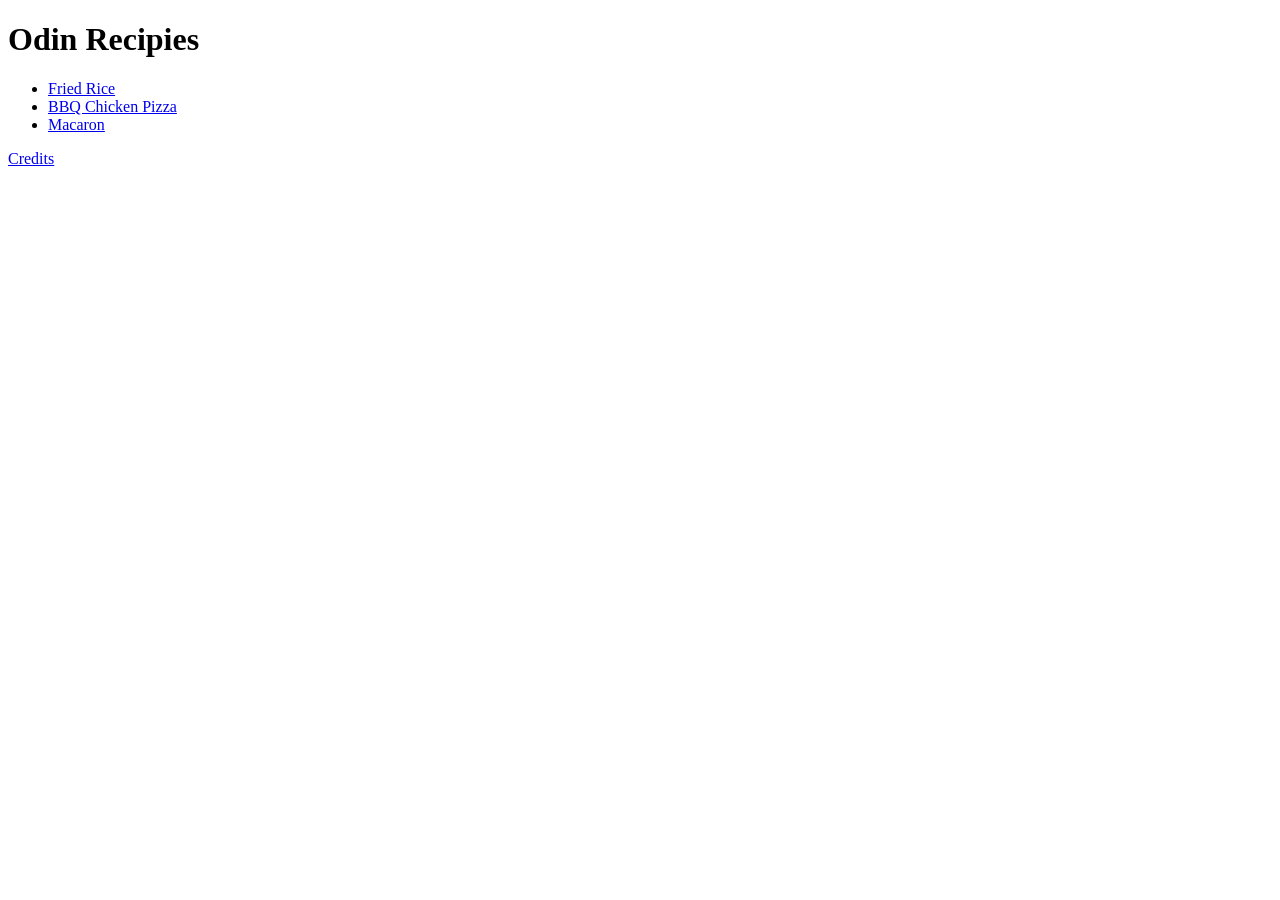
==== index.html @ 8f4613d4 "Add macaron pages link to homepage and credits" ====
<!DOCTYPE html>
<html lang="en">
<head>
    <meta charset="UTF-8">
    <meta name="viewport" content="width=device-width, initial-scale=1.0">
    <title>Odin Recipes</title>
</head>
<body>
    
    <h1>Odin Recipies</h1>
    <ul>
        <li><a href="./recipes/fried-rice.html">Fried Rice</a></li>
        <li><a href="./recipes/bbq-chicken-pizza.html">BBQ Chicken Pizza</a></li>
        <li><a href="./recipes/macaron.html">Macaron</a></li>
    </ul>

    <!-- Redirect to credits.html -->
    <a href="./credits.html">Credits</a>

</body>
</html>
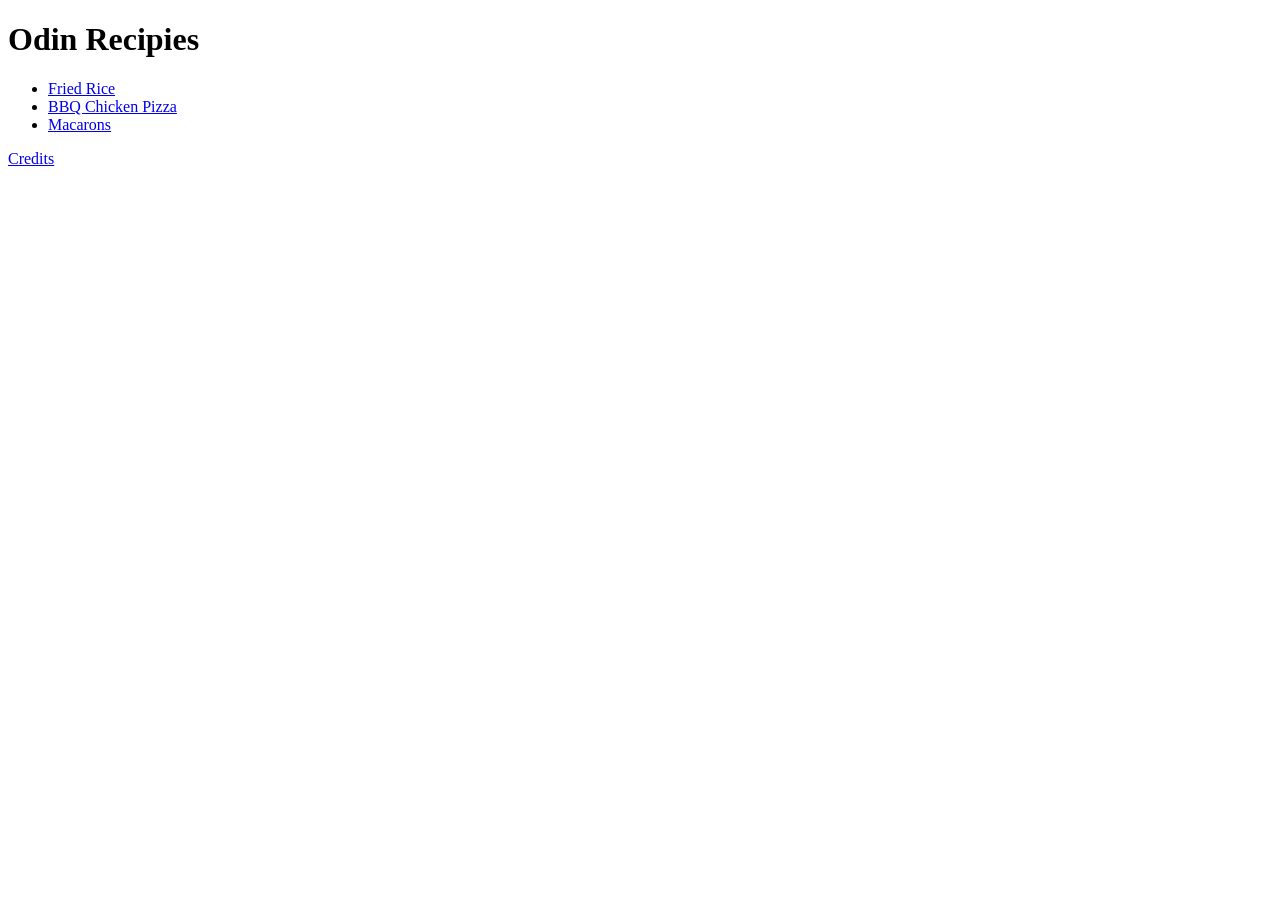
==== commit 65a82565: "Change macaron to macarons in all related pages" ====
--- a/index.html
+++ b/index.html
@@ -11,7 +11,7 @@
     <ul>
         <li><a href="./recipes/fried-rice.html">Fried Rice</a></li>
         <li><a href="./recipes/bbq-chicken-pizza.html">BBQ Chicken Pizza</a></li>
-        <li><a href="./recipes/macaron.html">Macaron</a></li>
+        <li><a href="./recipes/macaron.html">Macarons</a></li>
     </ul>
 
     <!-- Redirect to credits.html -->
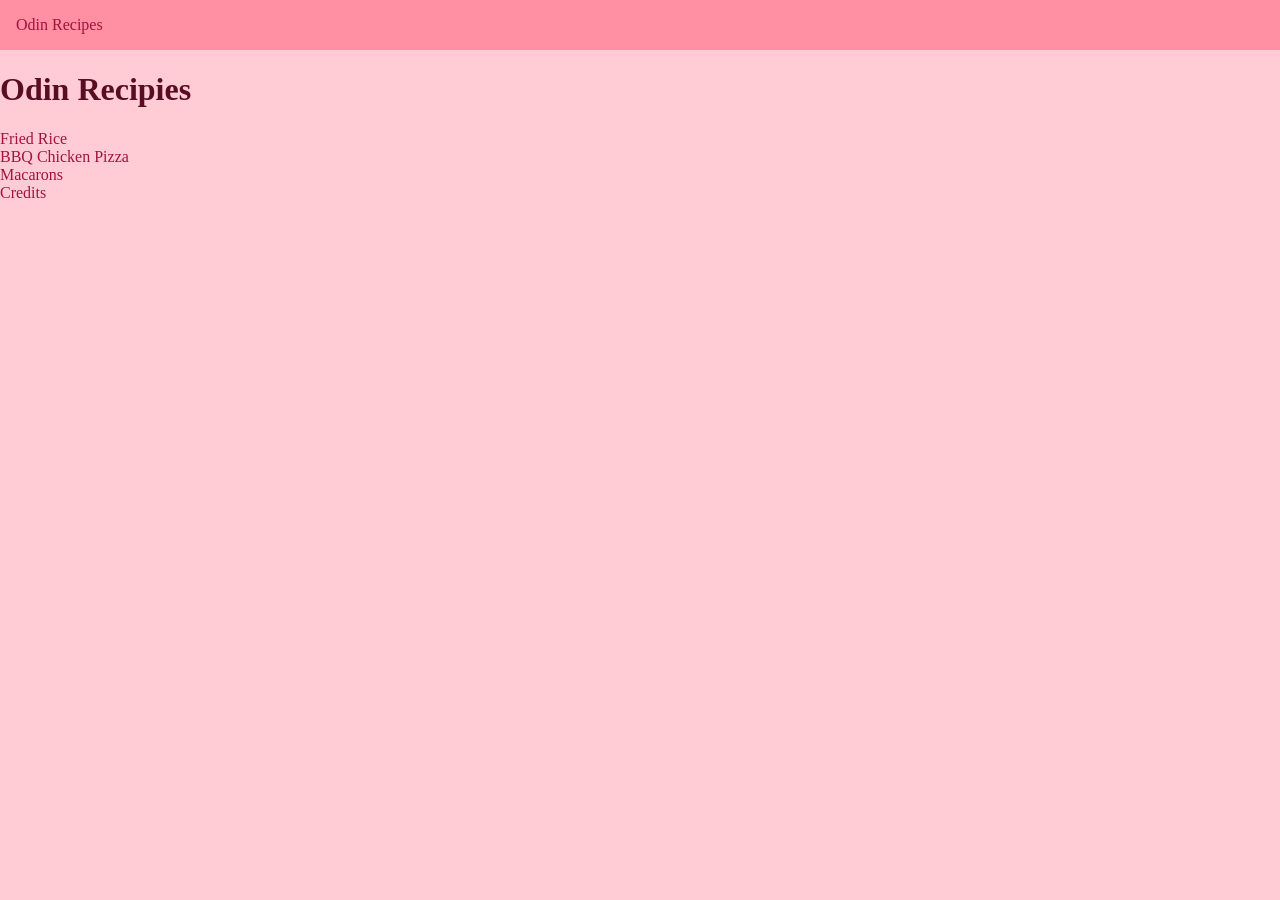
==== commit 8bff9c4d: "Add header and colors to homepage with styling" ====
--- a/index.html
+++ b/index.html
@@ -4,14 +4,21 @@
     <meta charset="UTF-8">
     <meta name="viewport" content="width=device-width, initial-scale=1.0">
     <title>Odin Recipes</title>
+    <link rel="stylesheet" href="./css/global.css">
 </head>
 <body>
     
+    <div class="header">
+        <ul>
+            <li><a href="./index.html">Odin Recipes</a></li>
+        </ul>
+    </div>
+
     <h1>Odin Recipies</h1>
     <ul>
         <li><a href="./recipes/fried-rice.html">Fried Rice</a></li>
         <li><a href="./recipes/bbq-chicken-pizza.html">BBQ Chicken Pizza</a></li>
-        <li><a href="./recipes/macaron.html">Macarons</a></li>
+        <li><a href="./recipes/macarons.html">Macarons</a></li>
     </ul>
 
     <!-- Redirect to credits.html -->
--- a/css/global.css
+++ b/css/global.css
@@ -0,0 +1,30 @@
+body
+{
+    margin: 0;
+    padding: 0;
+    background-color: #FFCCD5;
+    color: #590D22;
+}
+
+ul
+{
+    list-style-type: none;
+    margin: 0;
+    padding: 0;
+}
+
+a
+{
+    text-decoration: none;
+    color: #A4133C;
+}
+
+.header
+{
+    height: 50px;
+    background-color: #FF8FA3;
+    padding-left: 16px;
+    padding-right: 16px;
+    display: flex;
+    align-items: center;
+}
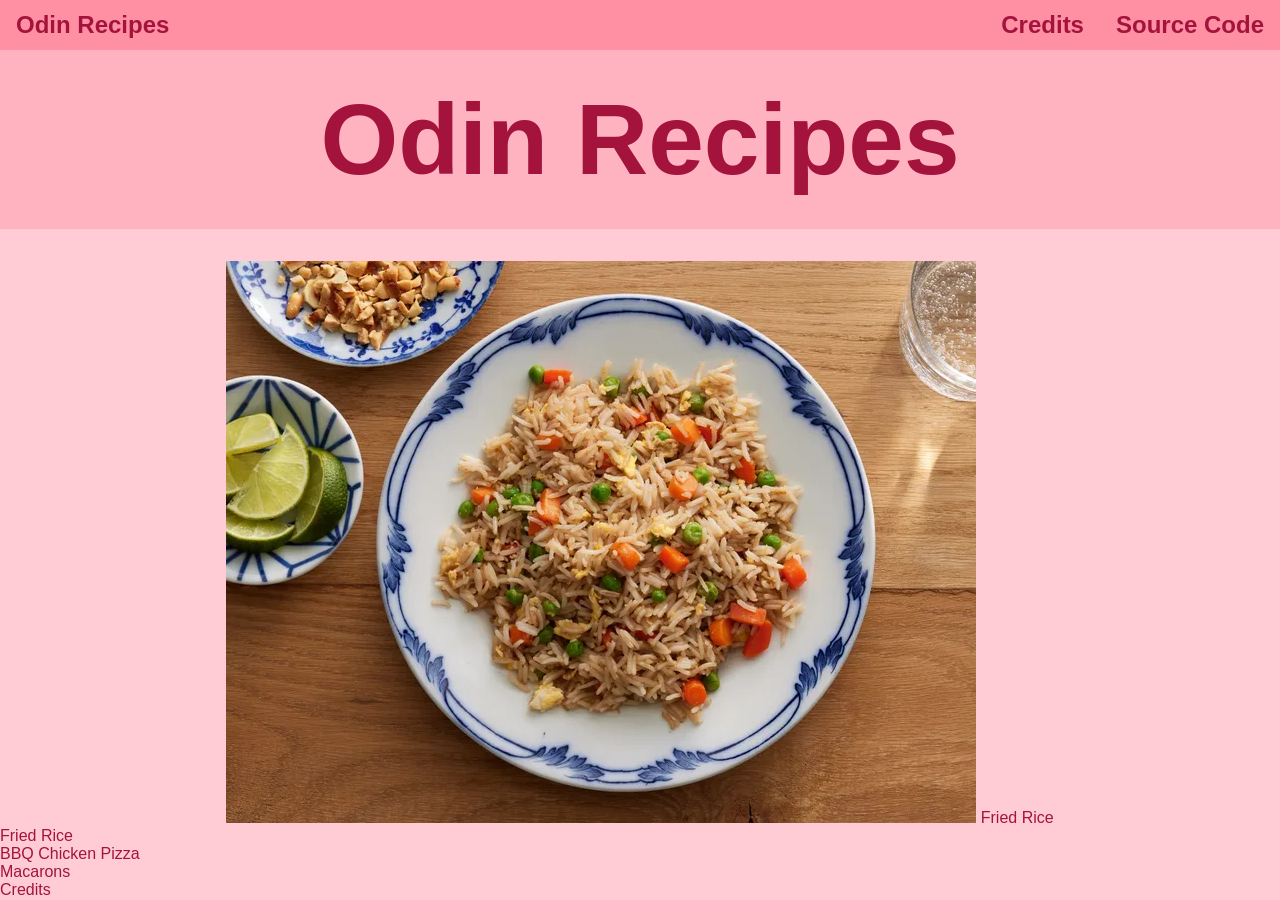
==== commit d1a7c72e: "Add title classes and finish header styles" ====
--- a/index.html
+++ b/index.html
@@ -7,14 +7,27 @@
     <link rel="stylesheet" href="./css/global.css">
 </head>
 <body>
-    
     <div class="header">
-        <ul>
-            <li><a href="./index.html">Odin Recipes</a></li>
-        </ul>
+        <div class="header-left">
+            <a class="logo" href="./index.html">Odin Recipes</a>
+        </div>
+        <div class="header-right">
+            <a class="credits" href="./credits.html">Credits</a>
+            <a class="source-code" href="https://github.com/Springfall89/odin-recipies">Source Code</a>
+        </div>
+    </div>
+    <div class="content">
+        <div class="title">
+            Odin Recipes
+        </div>
+        <div class="button-recipe-container">
+            <div class="button-recipe">
+                <img src="./images/fried-rice.jpg" alt="Fried Rice">
+                <a href="./recipes/fried-rice.html">Fried Rice</a>
+            </div>
+        </div>
     </div>
 
-    <h1>Odin Recipies</h1>
     <ul>
         <li><a href="./recipes/fried-rice.html">Fried Rice</a></li>
         <li><a href="./recipes/bbq-chicken-pizza.html">BBQ Chicken Pizza</a></li>
--- a/css/global.css
+++ b/css/global.css
@@ -3,7 +3,8 @@
     margin: 0;
     padding: 0;
     background-color: #FFCCD5;
-    color: #590D22;
+    color: #A4133C;
+    font-family: 'Franklin Gothic Medium', 'Arial Narrow', 'Trebuchet MS', Verdana, Geneva, Tahoma, Arial, sans-serif;
 }
 
 ul
@@ -19,12 +20,74 @@
     color: #A4133C;
 }
 
+/* ============================================================
+                    CLASSES: HEADER  
+   ============================================================ */
+
 .header
 {
+    min-height: 50px;
+    max-height: 150px;
     height: 50px;
     background-color: #FF8FA3;
+    font-size: 24px;
+    font-weight: 700;
+    display: flex;
+    flex: 1;
+    justify-content: space-between;
+    align-items: center;
+    flex-wrap: wrap;
+}
+
+.header-right,
+.header-left
+{
+    display: flex;
+}
+
+.logo,
+.credits,
+.source-code
+{
+    height: 50px;
     padding-left: 16px;
     padding-right: 16px;
     display: flex;
     align-items: center;
+    text-align: center;
+}
+/* ============================================================
+                    CLASSES: CONTENT  
+   ============================================================ */
+.content
+{
+    display: flex;
+    flex-direction: column;
+    align-items: center;
+    gap: 32px;
+}
+
+.title
+{
+    font-size: 100px;
+    font-weight: 700;
+    padding: 32px;
+    width: 100%;
+    text-align: center;
+    background-color: #FFB3C1;
+    display: flex;
+    flex: 1;
+    justify-content: center;
+    align-items: center;
+}
+
+/* ============================================================
+                    HOVER CLASSES  
+   ============================================================ */
+.logo:hover,
+.credits:hover,
+.source-code:hover
+{
+    background-color: #FF4D6D;
+    color: #590D22;
 }
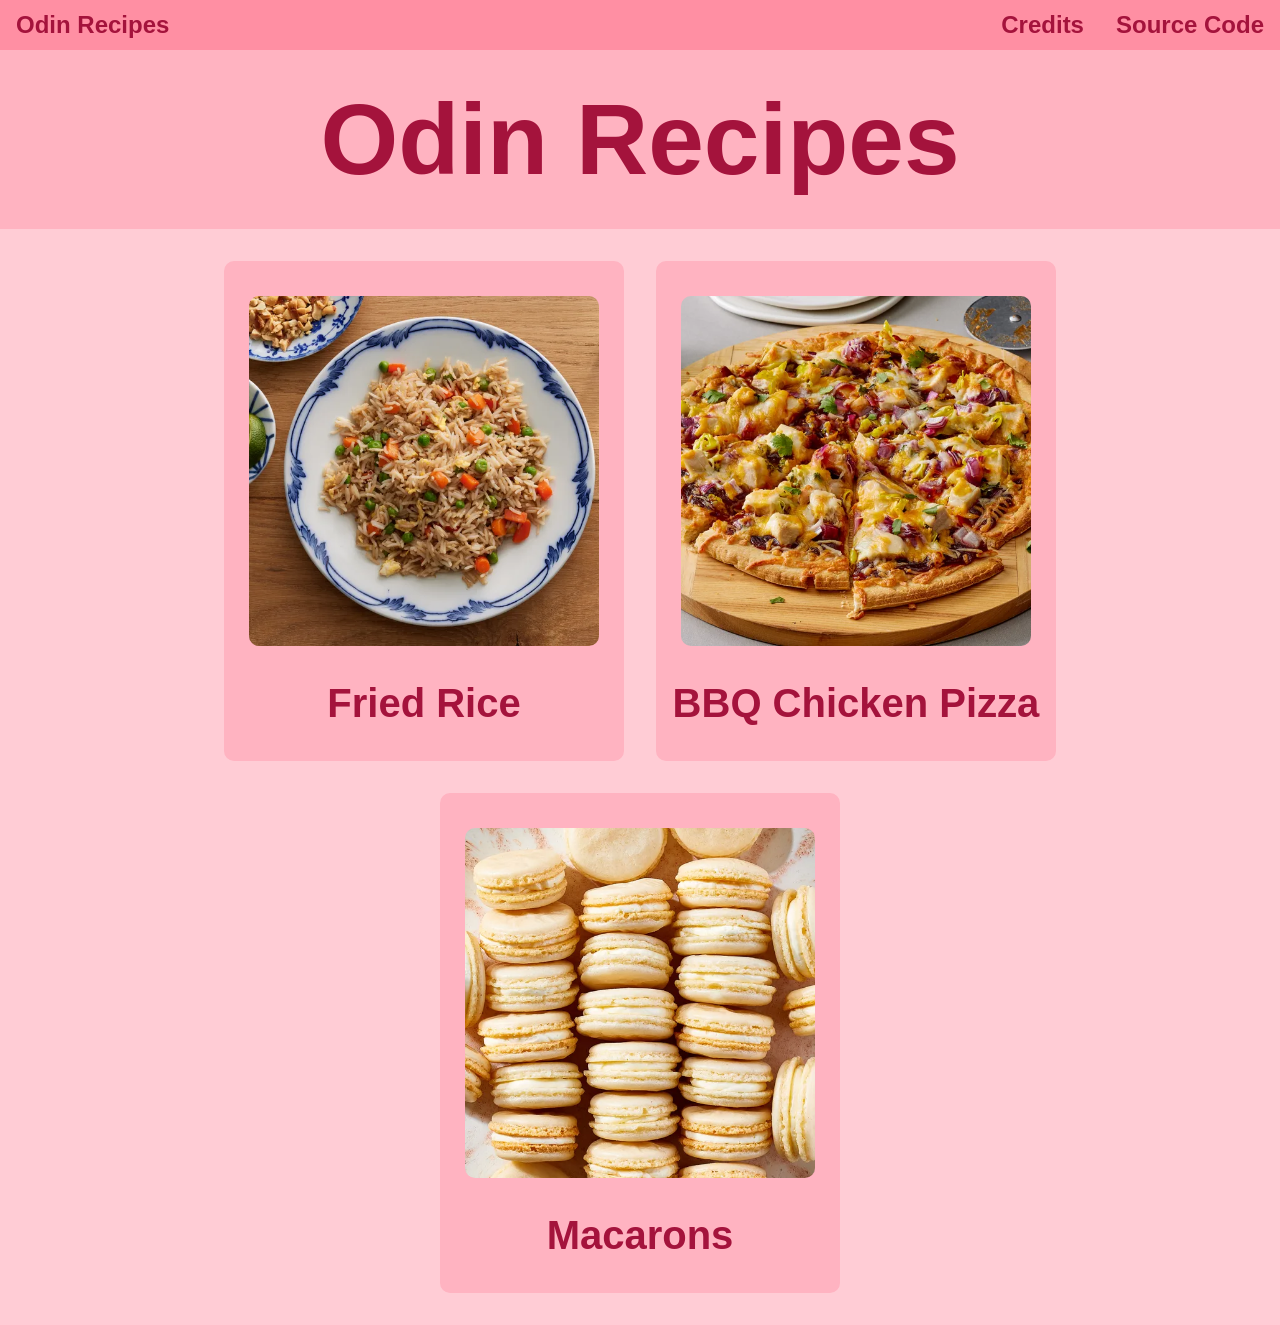
==== commit aeb91f52: "Add recipe buttons in homepage with css" ====
--- a/index.html
+++ b/index.html
@@ -5,6 +5,7 @@
     <meta name="viewport" content="width=device-width, initial-scale=1.0">
     <title>Odin Recipes</title>
     <link rel="stylesheet" href="./css/global.css">
+    <link rel="stylesheet" href="./css/index.css">
 </head>
 <body>
     <div class="header">
@@ -21,21 +22,19 @@
             Odin Recipes
         </div>
         <div class="button-recipe-container">
-            <div class="button-recipe">
+            <a class="button-recipe" href="./recipes/fried-rice.html">
                 <img src="./images/fried-rice.jpg" alt="Fried Rice">
-                <a href="./recipes/fried-rice.html">Fried Rice</a>
-            </div>
+                <p>Fried Rice</p>
+            </a>
+            <a class="button-recipe" href="./recipes/bbq-chicken-pizza.html">
+                <img src="./images/bbq-chicken-pizza.jpg" alt="BBQ Chicken Pizza">
+                <p>BBQ Chicken Pizza</p>
+            </a>
+            <a class="button-recipe" href="./recipes/macarons.html">
+                <img src="./images/macarons.jpg" alt="Macarons">
+                <p>Macarons</p>
+            </a>
         </div>
     </div>
-
-    <ul>
-        <li><a href="./recipes/fried-rice.html">Fried Rice</a></li>
-        <li><a href="./recipes/bbq-chicken-pizza.html">BBQ Chicken Pizza</a></li>
-        <li><a href="./recipes/macarons.html">Macarons</a></li>
-    </ul>
-
-    <!-- Redirect to credits.html -->
-    <a href="./credits.html">Credits</a>
-
 </body>
 </html>
--- a/css/global.css
+++ b/css/global.css
@@ -82,7 +82,7 @@
 }
 
 /* ============================================================
-                    HOVER CLASSES  
+                    CLASSES: HOVER
    ============================================================ */
 .logo:hover,
 .credits:hover,
--- a/css/index.css
+++ b/css/index.css
@@ -0,0 +1,57 @@
+/* ============================================================
+                    CLASSES 
+   ============================================================ */
+.button-recipe-container
+{
+    padding-left: 32px;
+    padding-right: 32px;
+    padding-bottom: 32px;
+    display: flex;
+    flex-wrap: wrap;
+    justify-content: center;
+    gap: 32px;
+}
+
+.button-recipe,
+.button-recipe > *
+{
+    border-radius: 10px;
+}
+
+.button-recipe
+{
+    width: 400px;
+    height: 500px;
+    background-color: #FFB3C1;
+    display: flex;
+    flex-direction: column;
+    flex: initial;
+    justify-content: space-evenly;
+    align-items: center;
+
+}
+
+.button-recipe img
+{
+    max-width: 350px;
+    aspect-ratio: 1 / 1;
+    object-fit: cover;
+}
+
+.button-recipe p
+{
+    margin: 0;
+    font-size: 40px;
+    font-weight: 700;
+    text-align: center;
+}
+
+/* ============================================================
+                    CLASSES: HOVER
+   ============================================================ */
+
+.button-recipe:hover
+{
+    background-color: #FF4D6D;
+    color: #590D22;
+}
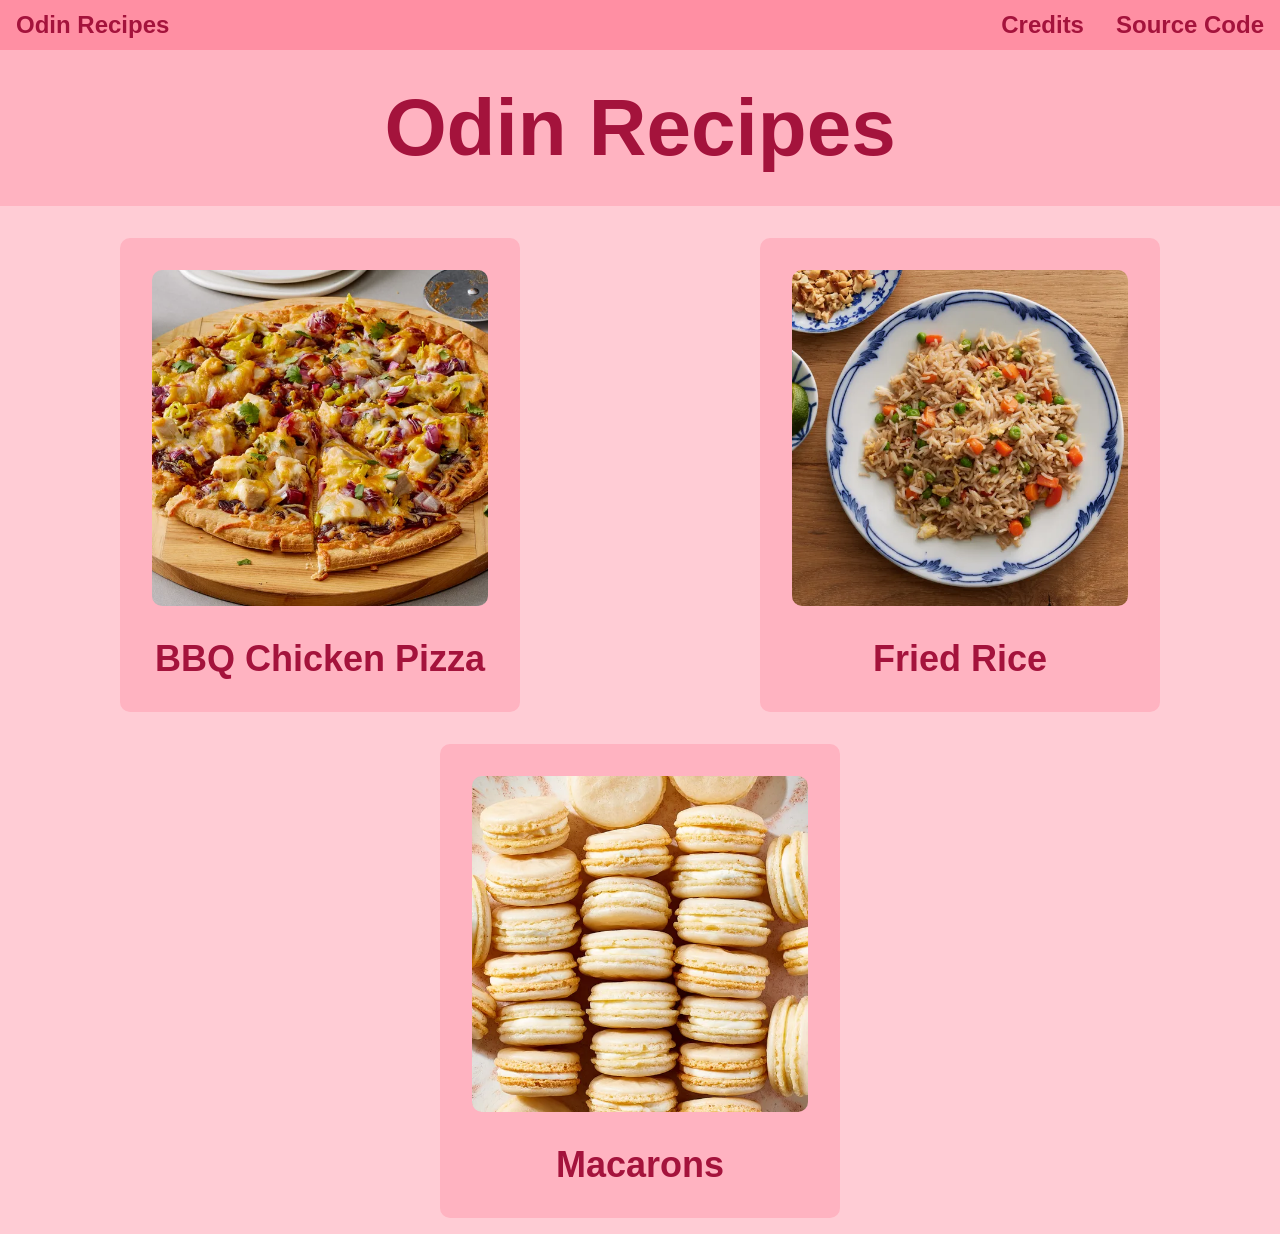
==== commit af102ef8: "Make BQQ Chicken Pizza recipe show up first in homepage" ====
--- a/index.html
+++ b/index.html
@@ -22,13 +22,13 @@
             Odin Recipes
         </div>
         <div class="button-recipe-container">
+            <a class="button-recipe" href="./recipes/bbq-chicken-pizza.html">
+                <img src="./images/bbq-chicken-pizza.jpg" alt="BBQ Chicken Pizza">
+                <p>BBQ Chicken Pizza</p>
+            </a>
             <a class="button-recipe" href="./recipes/fried-rice.html">
                 <img src="./images/fried-rice.jpg" alt="Fried Rice">
                 <p>Fried Rice</p>
-            </a>
-            <a class="button-recipe" href="./recipes/bbq-chicken-pizza.html">
-                <img src="./images/bbq-chicken-pizza.jpg" alt="BBQ Chicken Pizza">
-                <p>BBQ Chicken Pizza</p>
             </a>
             <a class="button-recipe" href="./recipes/macarons.html">
                 <img src="./images/macarons.jpg" alt="Macarons">
--- a/css/global.css
+++ b/css/global.css
@@ -7,9 +7,9 @@
     font-family: 'Franklin Gothic Medium', 'Arial Narrow', 'Trebuchet MS', Verdana, Geneva, Tahoma, Arial, sans-serif;
 }
 
-ul
+ul,
+ol
 {
-    list-style-type: none;
     margin: 0;
     padding: 0;
 }
@@ -26,8 +26,8 @@
 
 .header
 {
-    min-height: 50px;
-    max-height: 150px;
+    box-sizing: border-box;
+    min-width: fit-content;
     height: 50px;
     background-color: #FF8FA3;
     font-size: 24px;
@@ -42,6 +42,7 @@
 .header-right,
 .header-left
 {
+    box-sizing: border-box;
     display: flex;
 }
 
@@ -69,9 +70,12 @@
 
 .title
 {
-    font-size: 100px;
+    box-sizing: border-box;
+    min-width: fit-content;
+    font-size: clamp(2.5rem, 10vw, 5rem);
     font-weight: 700;
     padding: 32px;
+    height: 100vh;
     width: 100%;
     text-align: center;
     background-color: #FFB3C1;
@@ -90,4 +94,33 @@
 {
     background-color: #FF4D6D;
     color: #590D22;
+}
+
+/* ============================================================
+                CLASSES: SMALL SCREEN SIZES
+   ============================================================ */
+@media screen and (max-width: 600px)
+{
+    .header
+    {
+        height: 150px;
+        flex-direction: column;
+        align-items: stretch;
+    }
+
+    .header-left,
+    .header-right
+    {
+        flex-direction: column;
+        align-items: center;
+    }
+
+    .logo,
+    .credits,
+    .source-code
+    {
+        box-sizing: border-box;
+        width: 100%;
+        justify-content: center;
+    }
 }
--- a/css/index.css
+++ b/css/index.css
@@ -3,12 +3,12 @@
    ============================================================ */
 .button-recipe-container
 {
-    padding-left: 32px;
-    padding-right: 32px;
-    padding-bottom: 32px;
+    padding-left: min(32px, 16px);
+    padding-right: min(32px, 16px);
+    padding-bottom: min(32px, 16px);
     display: flex;
     flex-wrap: wrap;
-    justify-content: center;
+    justify-content: space-around;
     gap: 32px;
 }
 
@@ -20,28 +20,32 @@
 
 .button-recipe
 {
-    width: 400px;
-    height: 500px;
+    box-sizing: border-box;
+    width: clamp(100px, 100%, 400px);
+    height: clamp(100px, 100%, 500px);
+    padding: 32px;
     background-color: #FFB3C1;
     display: flex;
     flex-direction: column;
     flex: initial;
     justify-content: space-evenly;
     align-items: center;
-
+    gap: 32px;
 }
 
 .button-recipe img
 {
-    max-width: 350px;
+    max-width: 100%;
     aspect-ratio: 1 / 1;
     object-fit: cover;
+    display: flex;
+    flex: initial;
 }
 
 .button-recipe p
 {
     margin: 0;
-    font-size: 40px;
+    font-size: clamp(1.25rem, 7.5vw, 2.25rem);
     font-weight: 700;
     text-align: center;
 }
@@ -55,3 +59,20 @@
     background-color: #FF4D6D;
     color: #590D22;
 }
+/* ============================================================
+                CLASSES: SMALL SCREEN SIZES
+   ============================================================ */
+@media screen and (max-width: 600px)
+{
+    .button-recipe-container
+    {
+        display: flex;
+        flex-flow: column nowrap;
+        align-items: center;
+    }
+    .button-recipe
+    {
+        padding: 24px;
+        gap: 24px;
+    }
+}
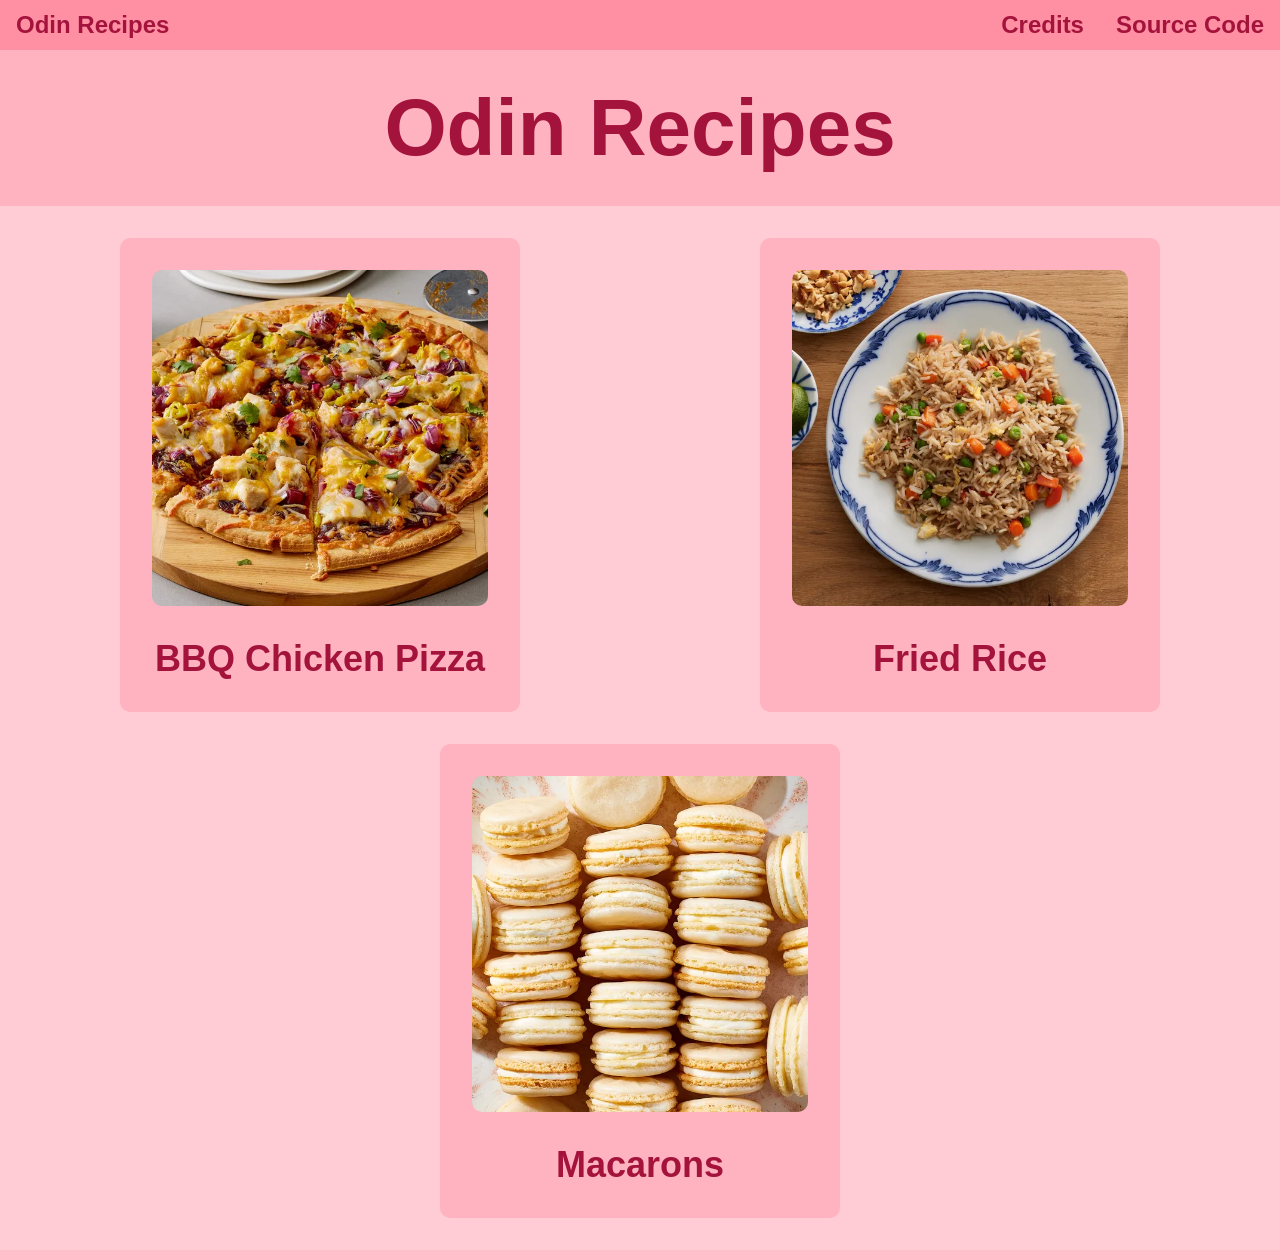
==== commit 680b725c: "Add favicon to all pages" ====
--- a/index.html
+++ b/index.html
@@ -6,6 +6,7 @@
     <title>Odin Recipes</title>
     <link rel="stylesheet" href="./css/global.css">
     <link rel="stylesheet" href="./css/index.css">
+    <link rel="icon" href="./images/favicon.png">
 </head>
 <body>
     <div class="header">
--- a/css/global.css
+++ b/css/global.css
@@ -123,4 +123,12 @@
         width: 100%;
         justify-content: center;
     }
+}
+
+/* ============================================================
+                        IDS  
+   ============================================================ */
+#underline
+{
+    text-decoration: underline;
 }
--- a/css/index.css
+++ b/css/index.css
@@ -3,9 +3,9 @@
    ============================================================ */
 .button-recipe-container
 {
-    padding-left: min(32px, 16px);
-    padding-right: min(32px, 16px);
-    padding-bottom: min(32px, 16px);
+    padding-left: 16px;
+    padding-right: 16px;
+    padding-bottom: 32px;
     display: flex;
     flex-wrap: wrap;
     justify-content: space-around;
